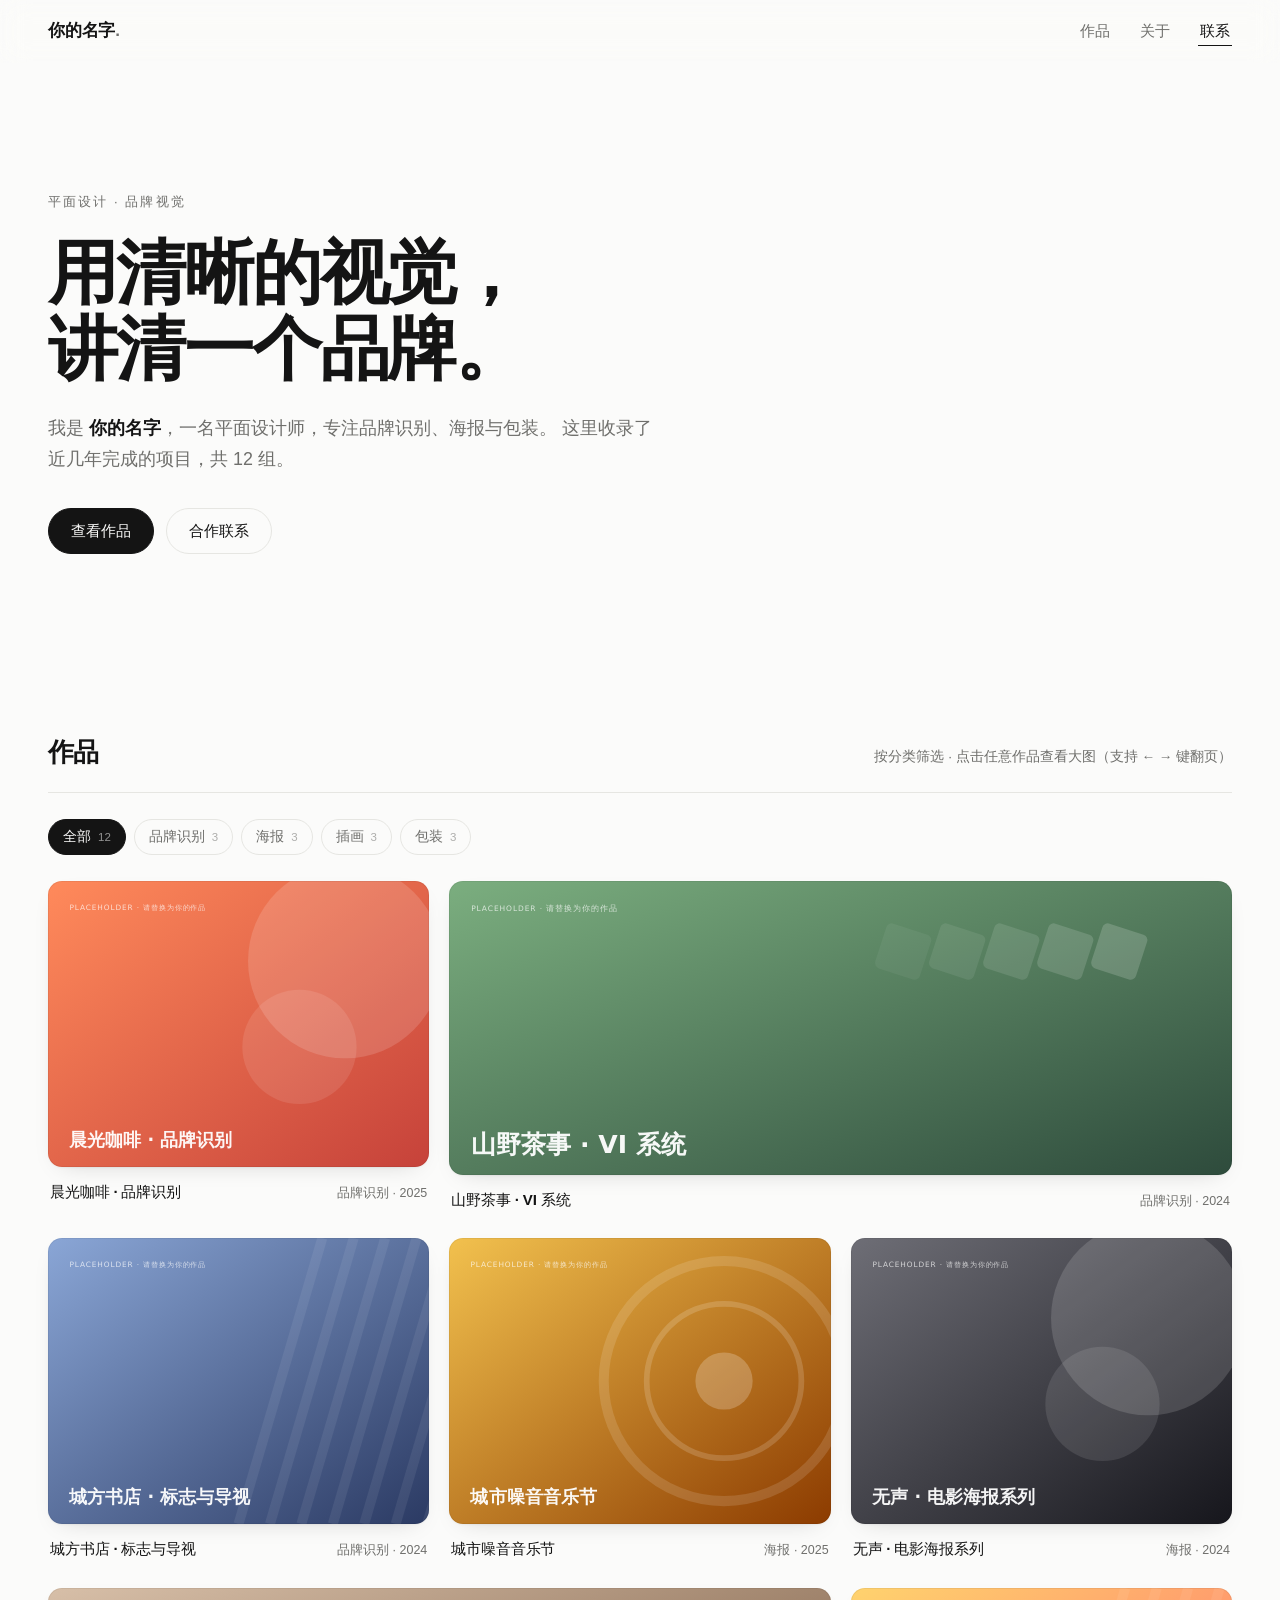
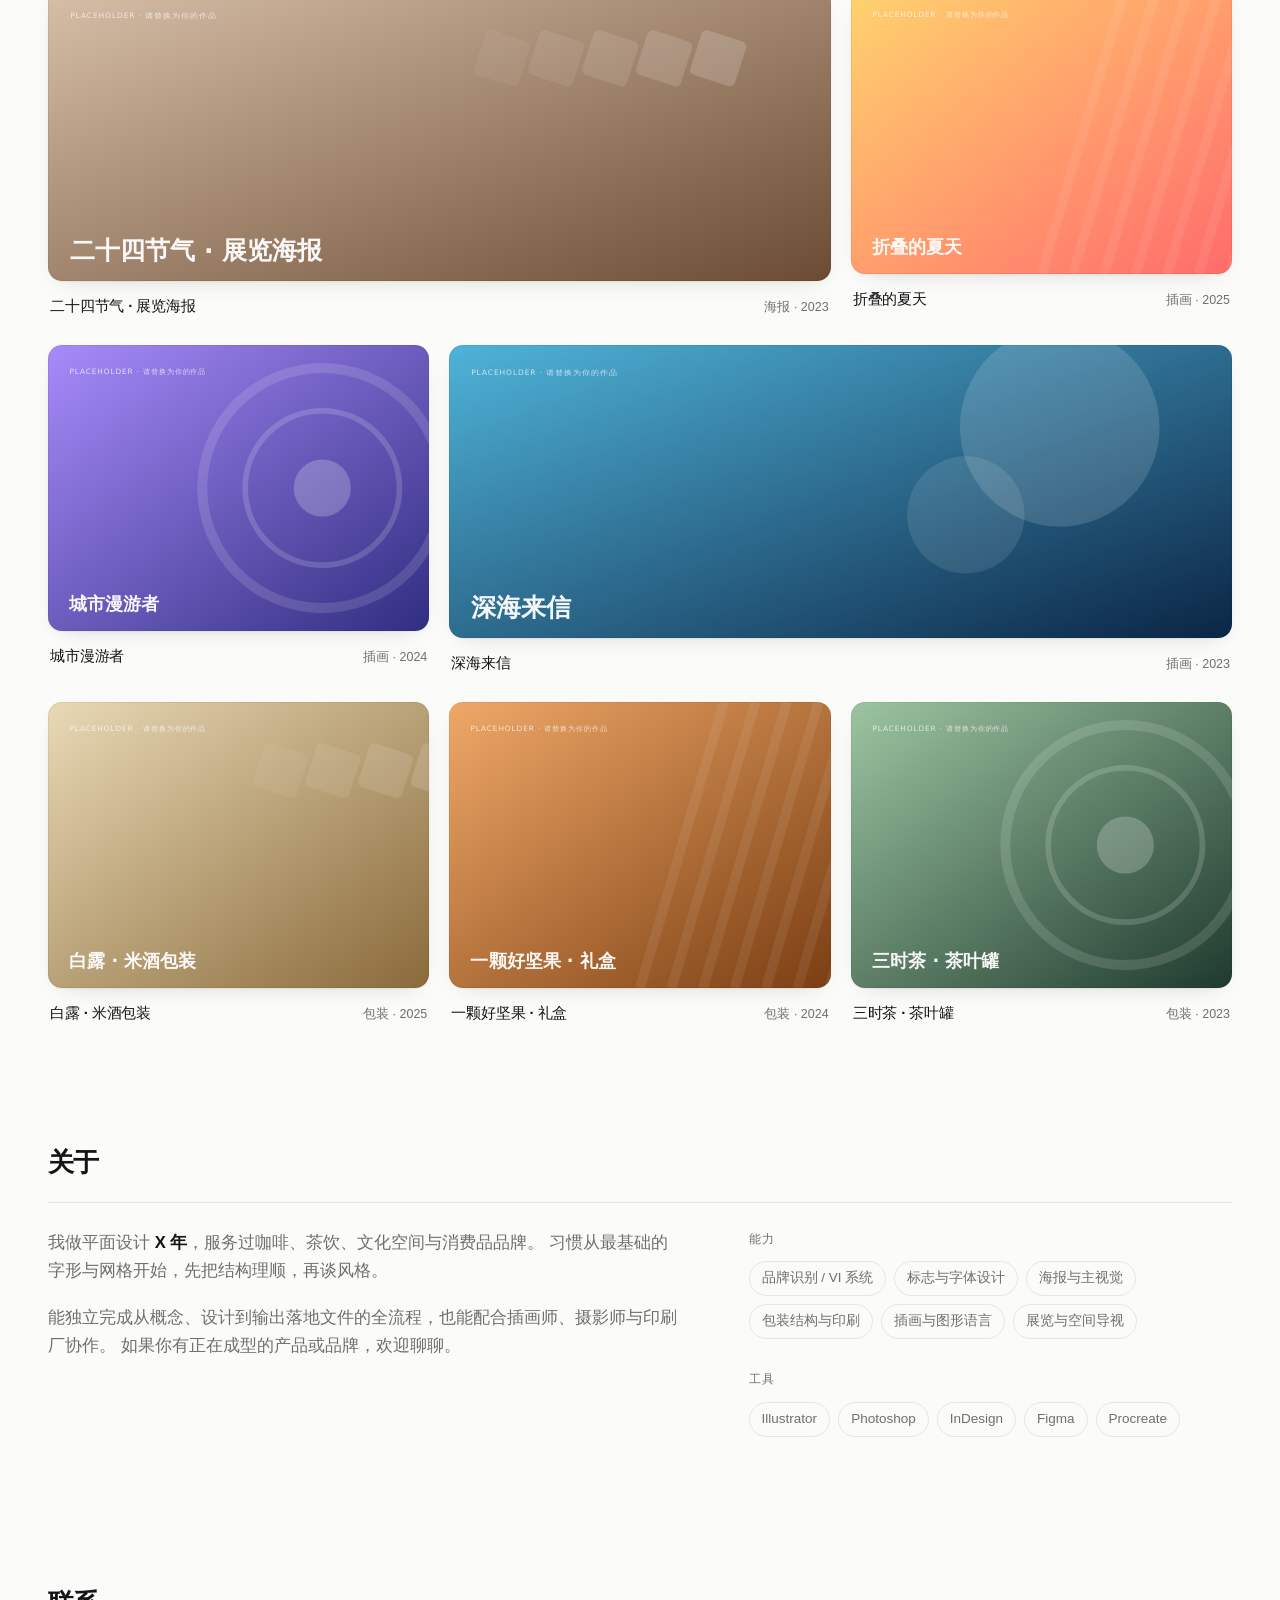
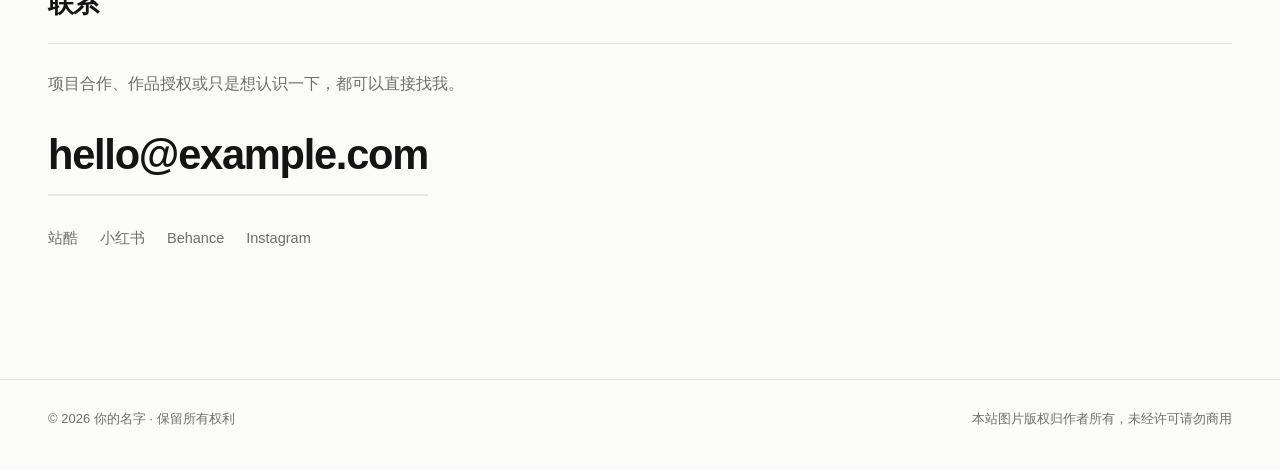
==== index.html @ fdb572ce "Add files via upload" ====
<!DOCTYPE html>
<html lang="zh-CN">
<head>
<meta charset="UTF-8" />
<meta name="viewport" content="width=device-width, initial-scale=1" />
<title>你的名字 · 平面设计作品集</title>

<!-- ✏️ SEO：改标题和描述，把「你的名字」换成真名，描述里带上你擅长的方向 -->
<meta name="description" content="平面设计师作品集：品牌识别、海报、插画与包装设计。" />
<meta name="theme-color" content="#fbfbfa" />

<!-- 分享到微信/微博时的卡片信息（可选） -->
<meta property="og:title" content="你的名字 · 平面设计作品集" />
<meta property="og:description" content="品牌识别 / 海报 / 插画 / 包装" />
<meta property="og:type" content="website" />

<link rel="icon" href="data:image/svg+xml,%3Csvg xmlns='http://www.w3.org/2000/svg' viewBox='0 0 100 100'%3E%3Crect width='100' height='100' rx='24' fill='%23141414'/%3E%3Ccircle cx='50' cy='50' r='22' fill='%23fff'/%3E%3C/svg%3E" />
<link rel="stylesheet" href="css/style.css" />
</head>
<body>

<a class="skip-link" href="#works">跳到作品</a>

<!-- ================= 顶部导航 ================= -->
<header class="site-header" id="header">
  <div class="wrap header__inner">
    <!-- ✏️ 改成你的名字 / 工作室名 -->
    <a class="brand" href="#top">你的名字<span class="brand__dot">.</span></a>
    <nav class="nav" aria-label="主导航">
      <a href="#works">作品</a>
      <a href="#about">关于</a>
      <a href="#contact">联系</a>
    </nav>
  </div>
</header>

<main id="top">

  <!-- ================= 首屏 ================= -->
  <section class="hero wrap">
    <p class="hero__eyebrow">平面设计 · 品牌视觉</p>
    <h1 class="hero__title">用清晰的视觉，<br />讲清一个品牌。</h1>
    <!-- ✏️ 自我介绍，两三句就够 -->
    <p class="hero__lede">
      我是 <strong>你的名字</strong>，一名平面设计师，专注品牌识别、海报与包装。
      这里收录了近几年完成的项目，共 <span id="workCount">—</span> 组。
    </p>
    <div class="hero__actions">
      <a class="btn btn--solid" href="#works">查看作品</a>
      <a class="btn" href="#contact">合作联系</a>
    </div>
  </section>

  <!-- ================= 作品区 ================= -->
  <section class="works wrap" id="works">
    <div class="section-head">
      <h2>作品</h2>
      <p class="section-head__hint">按分类筛选 · 点击任意作品查看大图（支持 ← → 键翻页）</p>
    </div>

    <!-- 分类按钮由 js/main.js 根据 data/works.js 自动生成 -->
    <div class="filter" id="filter" role="group" aria-label="作品分类筛选"></div>

    <div class="grid" id="grid"></div>

    <p class="empty" id="empty" hidden>这个分类下还没有作品。</p>
  </section>

  <!-- ================= 关于 ================= -->
  <section class="about wrap" id="about">
    <div class="section-head">
      <h2>关于</h2>
    </div>
    <div class="about__grid">
      <div class="about__text">
        <!-- ✏️ 换成你自己的经历 -->
        <p>
          我做平面设计 <strong>X 年</strong>，服务过咖啡、茶饮、文化空间与消费品品牌。
          习惯从最基础的字形与网格开始，先把结构理顺，再谈风格。
        </p>
        <p>
          能独立完成从概念、设计到输出落地文件的全流程，也能配合插画师、摄影师与印刷厂协作。
          如果你有正在成型的产品或品牌，欢迎聊聊。
        </p>
      </div>
      <div class="about__side">
        <h3 class="about__label">能力</h3>
        <ul class="tags">
          <li>品牌识别 / VI 系统</li>
          <li>标志与字体设计</li>
          <li>海报与主视觉</li>
          <li>包装结构与印刷</li>
          <li>插画与图形语言</li>
          <li>展览与空间导视</li>
        </ul>
        <h3 class="about__label">工具</h3>
        <ul class="tags">
          <li>Illustrator</li>
          <li>Photoshop</li>
          <li>InDesign</li>
          <li>Figma</li>
          <li>Procreate</li>
        </ul>
      </div>
    </div>
  </section>

  <!-- ================= 联系 ================= -->
  <section class="contact wrap" id="contact">
    <div class="section-head">
      <h2>联系</h2>
    </div>
    <p class="contact__lede">项目合作、作品授权或只是想认识一下，都可以直接找我。</p>
    <!-- ✏️ 换成你的邮箱和链接 -->
    <a class="contact__mail" href="mailto:hello@example.com">hello@example.com</a>
    <ul class="contact__links">
      <li><a href="#" rel="noopener">站酷</a></li>
      <li><a href="#" rel="noopener">小红书</a></li>
      <li><a href="#" rel="noopener">Behance</a></li>
      <li><a href="#" rel="noopener">Instagram</a></li>
    </ul>
  </section>

</main>

<!-- ================= 页脚 ================= -->
<footer class="site-footer">
  <div class="wrap site-footer__inner">
    <p>© <span id="year">2026</span> 你的名字 · 保留所有权利</p>
    <p class="site-footer__note">本站图片版权归作者所有，未经许可请勿商用</p>
  </div>
</footer>

<!-- ================= 大图查看（灯箱） ================= -->
<div class="lightbox" id="lightbox" role="dialog" aria-modal="true" aria-label="作品大图查看" aria-hidden="true">
  <div class="lightbox__backdrop" data-close></div>

  <div class="lightbox__stage" id="lbStage">
    <div class="lightbox__figure">
      <img id="lbImage" src="" alt="" />
    </div>
    <div class="lightbox__bar">
      <div class="lightbox__info">
        <h3 id="lbTitle"></h3>
        <p id="lbMeta" class="lightbox__meta"></p>
        <p id="lbDesc" class="lightbox__desc"></p>
        <ul class="lightbox__tags" id="lbTags"></ul>
      </div>
      <p class="lightbox__counter" id="lbCounter"></p>
    </div>
  </div>

  <button class="lb-btn lb-btn--close" id="lbClose" type="button" aria-label="关闭（Esc）">
    <svg viewBox="0 0 24 24" aria-hidden="true"><path d="M6 6l12 12M18 6L6 18"/></svg>
  </button>
  <button class="lb-btn lb-btn--prev" id="lbPrev" type="button" aria-label="上一张（← 方向键）">
    <svg viewBox="0 0 24 24" aria-hidden="true"><path d="M15 5l-7 7 7 7"/></svg>
  </button>
  <button class="lb-btn lb-btn--next" id="lbNext" type="button" aria-label="下一张（→ 方向键）">
    <svg viewBox="0 0 24 24" aria-hidden="true"><path d="M9 5l7 7-7 7"/></svg>
  </button>
</div>

<!-- 作品数据（用 js 文件而不是 json，这样直接双击 index.html 也能打开） -->
<script src="data/works.js"></script>
<script src="js/main.js"></script>
</body>
</html>
---- css/style.css ----
/* ============================================================
   设计变量：想整体换色/换字号，改这里就够了
   ============================================================ */
:root {
  --bg: #fbfbfa;
  --surface: #ffffff;
  --text: #141414;
  --muted: #6f6f6c;
  --line: #e6e6e2;
  --hover: #f1f1ee;
  --radius: 14px;
  --radius-sm: 10px;
  --shadow-sm: 0 1px 2px rgba(0, 0, 0, .05), 0 8px 24px -14px rgba(0, 0, 0, .22);
  --shadow-lg: 0 24px 70px -24px rgba(0, 0, 0, .45);
  --wrap: 1240px;
  --header-h: 62px;
  --ease: cubic-bezier(.2, .7, .2, 1);
  --font: -apple-system, BlinkMacSystemFont, "Segoe UI", "PingFang SC",
          "Hiragino Sans GB", "Microsoft YaHei", "Noto Sans SC", Roboto, sans-serif;
}

/* 跟随系统深色模式；不想要就删掉这一段 */
@media (prefers-color-scheme: dark) {
  :root {
    --bg: #0d0d0e;
    --surface: #161619;
    --text: #f2f2f0;
    --muted: #97978f;
    --line: #27272c;
    --hover: #1d1d21;
    --shadow-sm: 0 1px 2px rgba(0, 0, 0, .5), 0 10px 28px -16px rgba(0, 0, 0, .8);
    --shadow-lg: 0 30px 80px -24px rgba(0, 0, 0, .85);
  }
}

/* ============================================================
   基础
   ============================================================ */
*, *::before, *::after { box-sizing: border-box; }

html { scroll-behavior: smooth; }

body {
  margin: 0;
  background: var(--bg);
  color: var(--text);
  font-family: var(--font);
  font-size: 16px;
  line-height: 1.7;
  -webkit-font-smoothing: antialiased;
  text-rendering: optimizeLegibility;
}

body.no-scroll { overflow: hidden; }

img { max-width: 100%; display: block; }

a { color: inherit; text-decoration: none; }

h1, h2, h3, p, ul, figure { margin: 0; }

ul { padding: 0; list-style: none; }

button { font: inherit; color: inherit; }

:focus-visible {
  outline: 2px solid currentColor;
  outline-offset: 3px;
  border-radius: 4px;
}

.wrap {
  width: 100%;
  max-width: var(--wrap);
  margin: 0 auto;
  padding: 0 28px;
}

.skip-link {
  position: absolute;
  left: -9999px;
  top: 0;
  z-index: 200;
  background: var(--text);
  color: var(--bg);
  padding: 10px 16px;
  border-radius: 0 0 var(--radius-sm) 0;
}
.skip-link:focus { left: 0; }

/* ============================================================
   顶栏
   ============================================================ */
.site-header {
  position: sticky;
  top: 0;
  z-index: 50;
  backdrop-filter: saturate(180%) blur(14px);
  -webkit-backdrop-filter: saturate(180%) blur(14px);
  border-bottom: 1px solid transparent;
  transition: border-color .25s ease, background-color .25s ease;
}
.site-header.is-scrolled {
  border-bottom-color: var(--line);
  background: color-mix(in srgb, var(--bg) 82%, transparent);
}

.header__inner {
  height: var(--header-h);
  display: flex;
  align-items: center;
  justify-content: space-between;
  gap: 20px;
}

.brand {
  font-size: 17px;
  font-weight: 650;
  letter-spacing: -.01em;
}
.brand__dot { color: var(--muted); }

.nav {
  display: flex;
  gap: 26px;
  font-size: 14.5px;
}
.nav a {
  color: var(--muted);
  position: relative;
  /* 上下留白让点击区域达到 44px，手指不容易点错 */
  padding: 11px 2px;
  transition: color .2s ease;
}
.nav a::after {
  content: "";
  position: absolute;
  left: 0; right: 0; bottom: 8px;
  height: 1.5px;
  background: currentColor;
  transform: scaleX(0);
  transform-origin: left;
  transition: transform .28s var(--ease);
}
.nav a:hover { color: var(--text); }
.nav a:hover::after,
.nav a.is-active::after { transform: scaleX(1); }
.nav a.is-active { color: var(--text); }

/* ============================================================
   首屏
   ============================================================ */
.hero {
  padding-top: clamp(56px, 10vw, 130px);
  padding-bottom: clamp(50px, 8vw, 100px);
  max-width: calc(var(--wrap) + 0px);
}

.hero__eyebrow {
  font-size: 13px;
  letter-spacing: .16em;
  text-transform: uppercase;
  color: var(--muted);
  margin-bottom: 22px;
}

.hero__title {
  font-size: clamp(2.1rem, 6.2vw, 4.4rem);
  line-height: 1.08;
  letter-spacing: -.03em;
  font-weight: 680;
  max-width: 16em;
}

.hero__lede {
  margin-top: 26px;
  max-width: 34em;
  font-size: clamp(1rem, 1.4vw, 1.12rem);
  color: var(--muted);
}
.hero__lede strong { color: var(--text); font-weight: 600; }

.hero__actions {
  margin-top: 34px;
  display: flex;
  flex-wrap: wrap;
  gap: 12px;
}

.btn {
  display: inline-flex;
  align-items: center;
  height: 46px;
  padding: 0 22px;
  border-radius: 999px;
  border: 1px solid var(--line);
  font-size: 14.5px;
  font-weight: 550;
  transition: background-color .2s ease, border-color .2s ease, transform .2s var(--ease);
}
.btn:hover { background: var(--hover); transform: translateY(-1px); }
.btn--solid {
  background: var(--text);
  color: var(--bg);
  border-color: var(--text);
}
.btn--solid:hover { background: var(--text); opacity: .88; }

/* ============================================================
   区块标题
   ============================================================ */
.section-head {
  display: flex;
  align-items: baseline;
  justify-content: space-between;
  gap: 16px;
  flex-wrap: wrap;
  padding-bottom: 18px;
  margin-bottom: 26px;
  border-bottom: 1px solid var(--line);
}
.section-head h2 {
  font-size: clamp(1.25rem, 2vw, 1.6rem);
  letter-spacing: -.02em;
  font-weight: 640;
}
.section-head__hint {
  font-size: 13.5px;
  color: var(--muted);
}

.works { padding-top: clamp(40px, 6vw, 80px); }

/* ============================================================
   分类筛选
   ============================================================ */
.filter {
  display: flex;
  flex-wrap: wrap;
  gap: 8px;
  margin-bottom: 26px;
}

.chip {
  display: inline-flex;
  align-items: center;
  gap: 7px;
  height: 36px;
  padding: 0 14px;
  border: 1px solid var(--line);
  background: transparent;
  border-radius: 999px;
  font-size: 14px;
  color: var(--muted);
  cursor: pointer;
  transition: all .2s var(--ease);
}
.chip:hover { background: var(--hover); color: var(--text); }
.chip[aria-pressed="true"] {
  background: var(--text);
  border-color: var(--text);
  color: var(--bg);
}
.chip__n {
  font-size: 11.5px;
  opacity: .55;
  font-variant-numeric: tabular-nums;
}

/* ============================================================
   作品网格
   ============================================================ */
.grid {
  display: grid;
  grid-template-columns: repeat(3, 1fr);
  gap: 26px 20px;
  align-items: start;
}

.card {
  animation: cardIn .5s var(--ease) both;
  animation-delay: var(--d, 0ms);
}
.card--wide { grid-column: span 2; }
.card.is-hidden { display: none; }

@keyframes cardIn {
  from { opacity: 0; transform: translateY(16px); }
  to   { opacity: 1; transform: none; }
}

.card__btn {
  display: block;
  width: 100%;
  padding: 0;
  border: 0;
  background: none;
  text-align: left;
  cursor: zoom-in;
}

.card__media {
  display: block;
  position: relative;
  overflow: hidden;
  border-radius: var(--radius);
  background: var(--hover);
  aspect-ratio: var(--ar, 4 / 3);
  box-shadow: var(--shadow-sm);
}

.card__media img {
  width: 100%;
  height: 100%;
  object-fit: cover;
  transition: transform .7s var(--ease);
}
.card__btn:hover .card__media img { transform: scale(1.035); }
.card__media::after {
  content: "";
  position: absolute;
  inset: 0;
  border-radius: var(--radius);
  box-shadow: inset 0 0 0 1px rgba(0, 0, 0, .06);
  pointer-events: none;
}
@media (prefers-color-scheme: dark) {
  .card__media::after { box-shadow: inset 0 0 0 1px rgba(255, 255, 255, .07); }
}

.card__cap {
  display: flex;
  align-items: baseline;
  justify-content: space-between;
  gap: 12px;
  padding: 12px 2px 0;
}

.card__title {
  font-size: 15px;
  font-weight: 550;
  letter-spacing: -.01em;
  transition: opacity .2s ease;
}
.card__btn:hover .card__title { opacity: .62; }

.card__meta {
  font-size: 12.5px;
  color: var(--muted);
  white-space: nowrap;
  font-variant-numeric: tabular-nums;
}

.card.is-broken .card__media {
  display: flex;
  align-items: center;
  justify-content: center;
  font-size: 13px;
  color: var(--muted);
}
.card.is-broken .card__media::before { content: "图片没找到"; }

.empty {
  padding: 60px 0;
  text-align: center;
  color: var(--muted);
}

/* ============================================================
   关于
   ============================================================ */
.about { padding-top: clamp(64px, 9vw, 120px); }

.about__grid {
  display: grid;
  grid-template-columns: 1.35fr 1fr;
  gap: 48px;
  align-items: start;
}

.about__text p {
  font-size: clamp(1rem, 1.3vw, 1.1rem);
  color: var(--muted);
  max-width: 38em;
}
.about__text p + p { margin-top: 18px; }
.about__text strong { color: var(--text); font-weight: 600; }

.about__label {
  font-size: 12px;
  letter-spacing: .14em;
  text-transform: uppercase;
  color: var(--muted);
  font-weight: 500;
  margin-bottom: 12px;
}
.about__label + .tags { margin-bottom: 30px; }

.tags { display: flex; flex-wrap: wrap; gap: 8px; }
.tags li {
  font-size: 13.5px;
  padding: 5px 12px;
  border: 1px solid var(--line);
  border-radius: 999px;
  color: var(--muted);
}

/* ============================================================
   联系
   ============================================================ */
.contact { padding-top: clamp(64px, 9vw, 120px); }

.contact__lede {
  color: var(--muted);
  max-width: 34em;
  margin-bottom: 22px;
}

.contact__mail {
  display: inline-block;
  font-size: clamp(1.5rem, 4.4vw, 2.6rem);
  font-weight: 640;
  letter-spacing: -.03em;
  border-bottom: 2px solid var(--line);
  padding-bottom: 4px;
  transition: border-color .25s ease;
  word-break: break-all;
}
.contact__mail:hover { border-bottom-color: currentColor; }

.contact__links {
  display: flex;
  flex-wrap: wrap;
  gap: 22px;
  margin-top: 30px;
  font-size: 14.5px;
}
.contact__links a {
  color: var(--muted);
  border-bottom: 1px solid transparent;
  transition: color .2s ease, border-color .2s ease;
}
.contact__links a:hover { color: var(--text); border-bottom-color: var(--line); }

/* ============================================================
   页脚
   ============================================================ */
.site-footer {
  margin-top: clamp(72px, 10vw, 140px);
  border-top: 1px solid var(--line);
  padding: 28px 0 40px;
}
.site-footer__inner {
  display: flex;
  justify-content: space-between;
  gap: 14px;
  flex-wrap: wrap;
  font-size: 13px;
  color: var(--muted);
}

/* ============================================================
   大图查看
   ============================================================ */
.lightbox {
  position: fixed;
  inset: 0;
  z-index: 100;
  display: grid;
  place-items: center;
  opacity: 0;
  visibility: hidden;
  transition: opacity .26s ease, visibility .26s ease;
}
.lightbox.is-open { opacity: 1; visibility: visible; }

.lightbox__backdrop {
  position: absolute;
  inset: 0;
  background: rgba(10, 10, 11, .9);
  backdrop-filter: blur(12px);
  -webkit-backdrop-filter: blur(12px);
  cursor: zoom-out;
}

.lightbox__stage {
  position: relative;
  max-width: min(1400px, 92vw);
  max-height: 92vh;
  display: flex;
  flex-direction: column;
  gap: 14px;
  transform: scale(.97);
  transition: transform .3s var(--ease);
}
.lightbox.is-open .lightbox__stage { transform: scale(1); }

.lightbox__figure {
  display: flex;
  justify-content: center;
  min-height: 0;
}

#lbImage {
  max-width: 100%;
  max-height: 74vh;
  width: auto;
  height: auto;
  object-fit: contain;
  border-radius: 6px;
  box-shadow: var(--shadow-lg);
  transition: opacity .2s ease;
  background: rgba(255, 255, 255, .04);
}
.lightbox.is-loading #lbImage { opacity: .35; }

.lightbox__bar {
  display: flex;
  align-items: flex-end;
  justify-content: space-between;
  gap: 24px;
  color: #f4f4f2;
}

.lightbox__info h3 {
  font-size: 1.05rem;
  font-weight: 600;
  letter-spacing: -.01em;
}
.lightbox__meta {
  font-size: 13px;
  opacity: .68;
  margin-top: 2px;
  font-variant-numeric: tabular-nums;
}
.lightbox__desc {
  font-size: 13.5px;
  opacity: .78;
  margin-top: 8px;
  max-width: 46em;
}

.lightbox__tags {
  display: flex;
  flex-wrap: wrap;
  gap: 7px;
  margin-top: 10px;
}
.lightbox__tags li {
  font-size: 12px;
  padding: 3px 10px;
  border: 1px solid rgba(255, 255, 255, .26);
  border-radius: 999px;
  opacity: .85;
}

.lightbox__counter {
  font-size: 13px;
  opacity: .6;
  white-space: nowrap;
  font-variant-numeric: tabular-nums;
}

.lb-btn {
  position: absolute;
  z-index: 2;
  display: grid;
  place-items: center;
  width: 46px;
  height: 46px;
  border-radius: 999px;
  border: 1px solid rgba(255, 255, 255, .22);
  background: rgba(24, 24, 26, .55);
  color: #fff;
  cursor: pointer;
  transition: background-color .2s ease, transform .2s var(--ease), border-color .2s ease;
}
.lb-btn:hover {
  background: rgba(255, 255, 255, .16);
  border-color: rgba(255, 255, 255, .4);
  transform: scale(1.06);
}
.lb-btn svg {
  width: 20px;
  height: 20px;
  fill: none;
  stroke: currentColor;
  stroke-width: 2;
  stroke-linecap: round;
  stroke-linejoin: round;
}

.lb-btn--close { top: 20px; right: 20px; }
.lb-btn--prev  { left: 20px; top: 50%; margin-top: -23px; }
.lb-btn--next  { right: 20px; top: 50%; margin-top: -23px; }

/* ============================================================
   响应式
   ============================================================ */
@media (max-width: 1000px) {
  .grid { grid-template-columns: repeat(2, 1fr); }
  .about__grid { grid-template-columns: 1fr; gap: 34px; }
}

@media (max-width: 820px) {
  /* 手机上把筛选按钮放大到 44px，符合触控目标最小尺寸 */
  .chip { height: 44px; padding: 0 16px; }

  /* 窄屏/平板下社交链接改成胶囊按钮，避免误触 */
  .contact__links { gap: 10px; }
  .contact__links a {
    padding: 11px 18px;
    border: 1px solid var(--line);
    border-radius: 999px;
  }
  .contact__links a:hover { border-color: var(--text); }
}

@media (max-width: 640px) {
  .wrap { padding: 0 18px; }
  .nav { gap: 18px; font-size: 14px; }
  .grid { gap: 20px 14px; }

  .card--wide { grid-column: span 2; }
  .card__cap { flex-direction: column; gap: 2px; padding-top: 10px; }
  .card__title { font-size: 14px; }

  .lightbox__bar { flex-direction: column; align-items: flex-start; gap: 6px; }
  .lightbox__counter { order: -1; }
  #lbImage { max-height: 58vh; }
  .lb-btn { width: 44px; height: 44px; }
  .lb-btn svg { width: 18px; height: 18px; }
  .lb-btn--prev { left: 10px; margin-top: -22px; }
  .lb-btn--next { right: 10px; margin-top: -22px; }
  .lb-btn--close { top: 12px; right: 12px; }
}

@media (max-width: 420px) {
  .grid { grid-template-columns: 1fr; }
  .card--wide { grid-column: span 1; }
}

/* 尊重「减少动态效果」的系统设置 */
@media (prefers-reduced-motion: reduce) {
  html { scroll-behavior: auto; }
  *, *::before, *::after {
    animation-duration: .001ms !important;
    animation-iteration-count: 1 !important;
    transition-duration: .001ms !important;
  }
}

/* 打印：隐藏交互元素 */
@media print {
  .site-header, .filter, .lightbox, .btn { display: none !important; }
  .card { break-inside: avoid; }
}
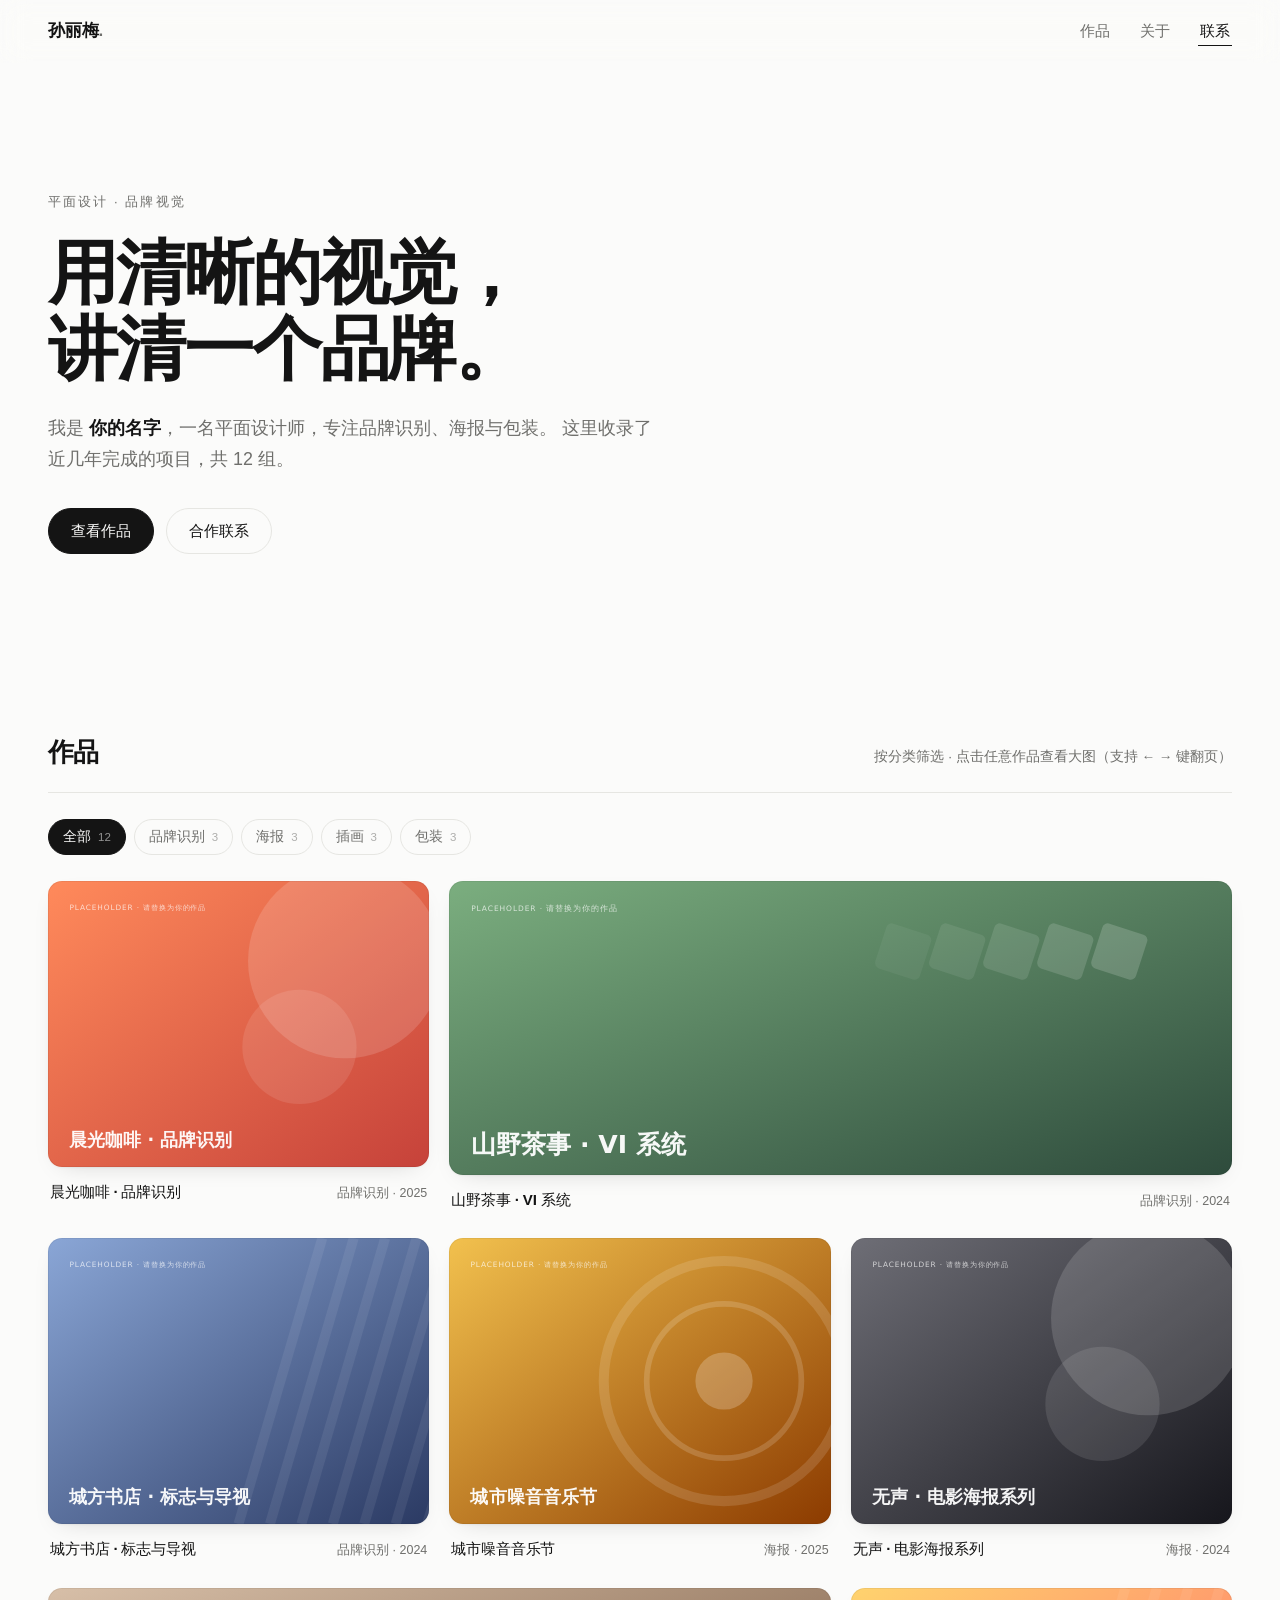
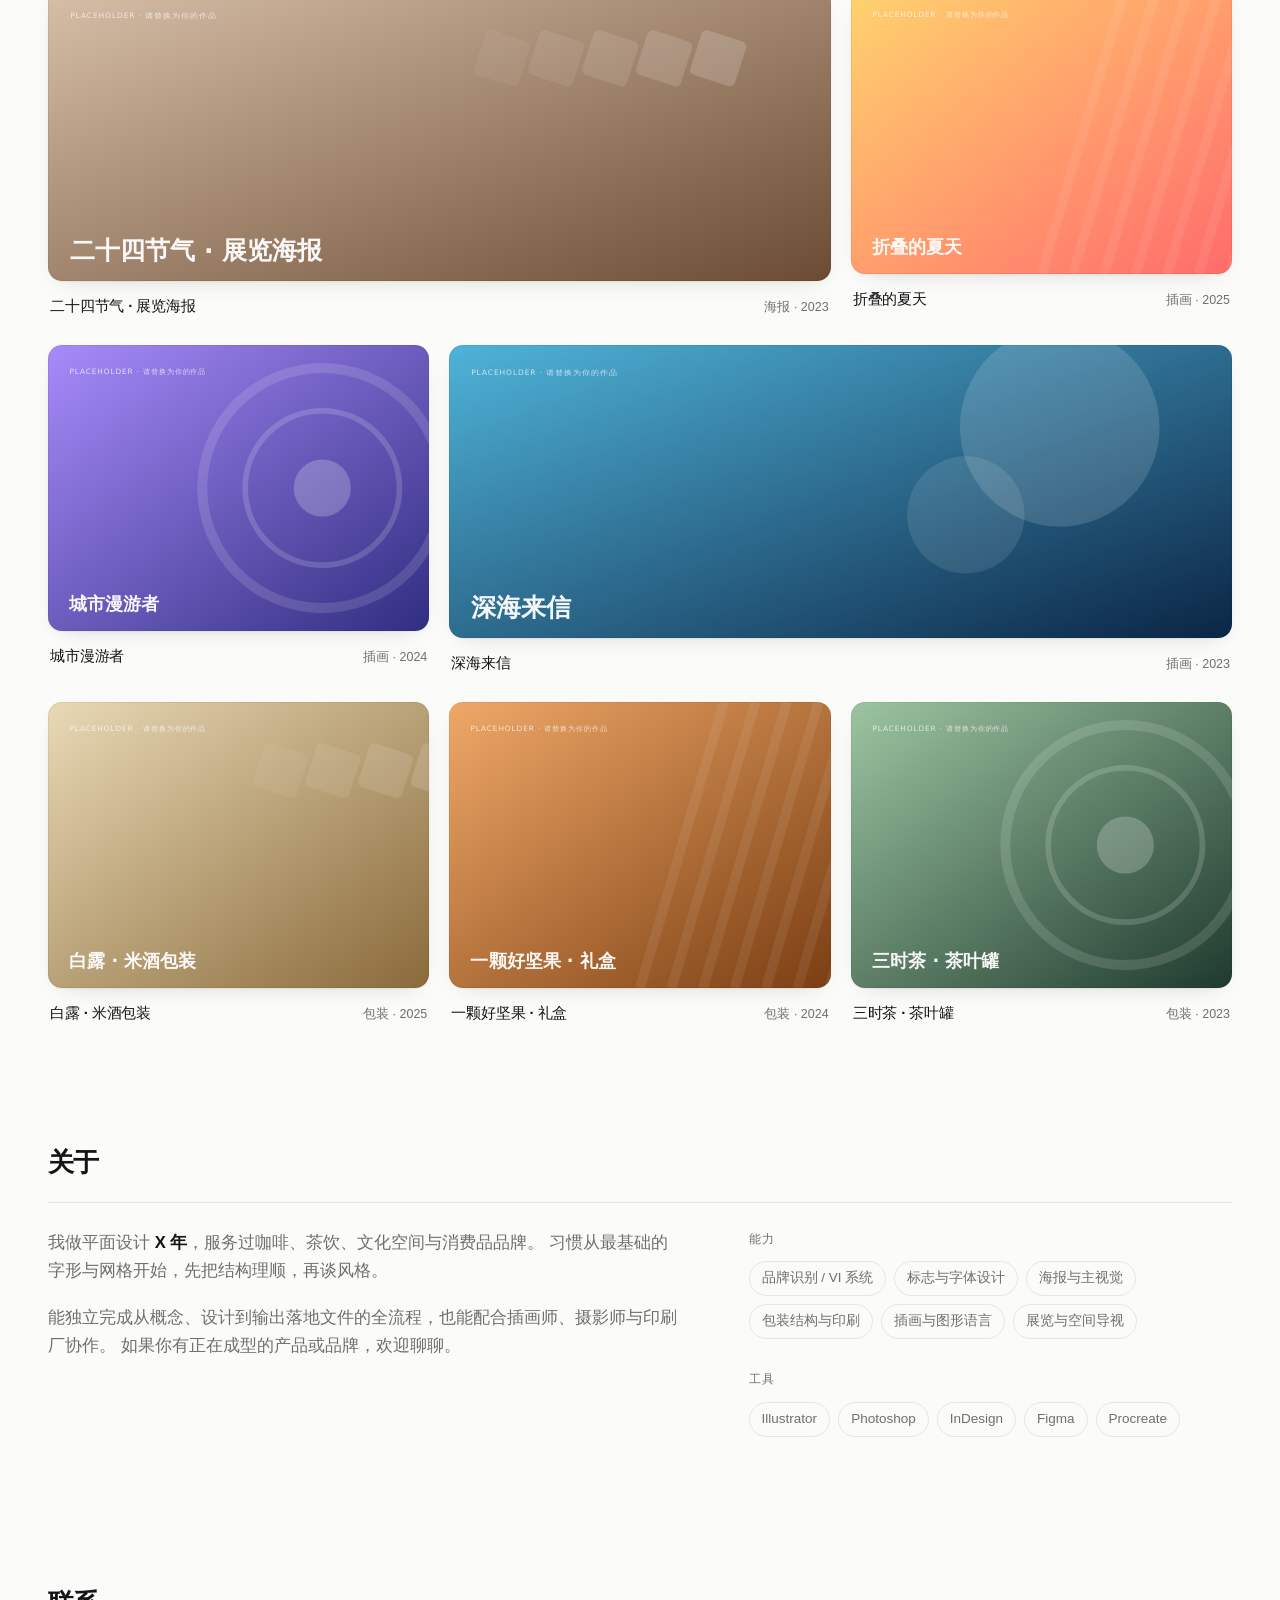
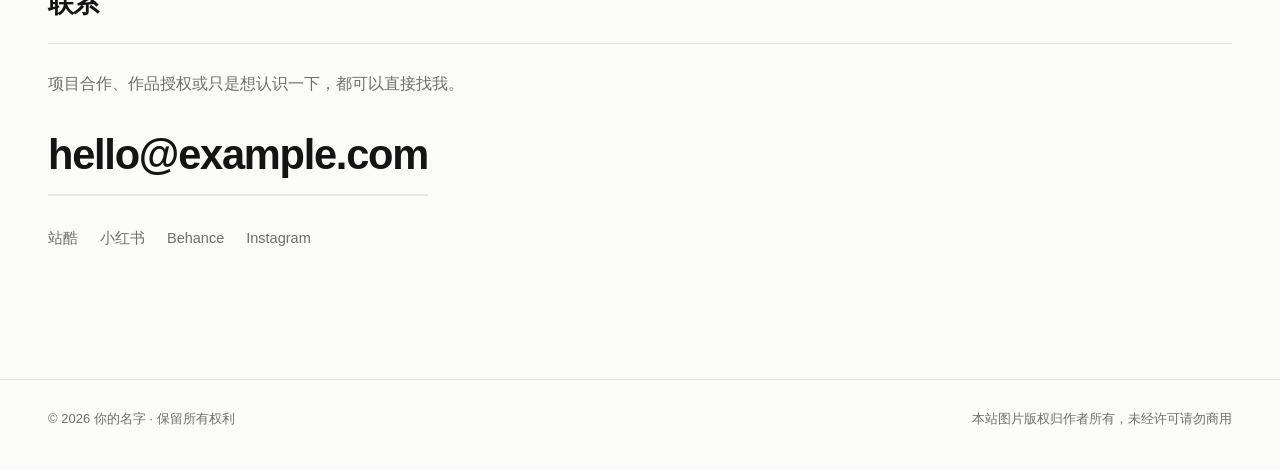
==== commit de9639ae: "Update index.html" ====
--- a/index.html
+++ b/index.html
@@ -3,14 +3,14 @@
 <head>
 <meta charset="UTF-8" />
 <meta name="viewport" content="width=device-width, initial-scale=1" />
-<title>你的名字 · 平面设计作品集</title>
+<title>孙丽梅 · 平面设计作品集</title>
 
 <!-- ✏️ SEO：改标题和描述，把「你的名字」换成真名，描述里带上你擅长的方向 -->
 <meta name="description" content="平面设计师作品集：品牌识别、海报、插画与包装设计。" />
 <meta name="theme-color" content="#fbfbfa" />
 
 <!-- 分享到微信/微博时的卡片信息（可选） -->
-<meta property="og:title" content="你的名字 · 平面设计作品集" />
+<meta property="og:title" content="孙丽梅 · 平面设计作品集" />
 <meta property="og:description" content="品牌识别 / 海报 / 插画 / 包装" />
 <meta property="og:type" content="website" />
 
@@ -25,7 +25,7 @@
 <header class="site-header" id="header">
   <div class="wrap header__inner">
     <!-- ✏️ 改成你的名字 / 工作室名 -->
-    <a class="brand" href="#top">你的名字<span class="brand__dot">.</span></a>
+    <a class="brand" href="#top">孙丽梅<span class="brand__dot">.</span></a>
     <nav class="nav" aria-label="主导航">
       <a href="#works">作品</a>
       <a href="#about">关于</a>
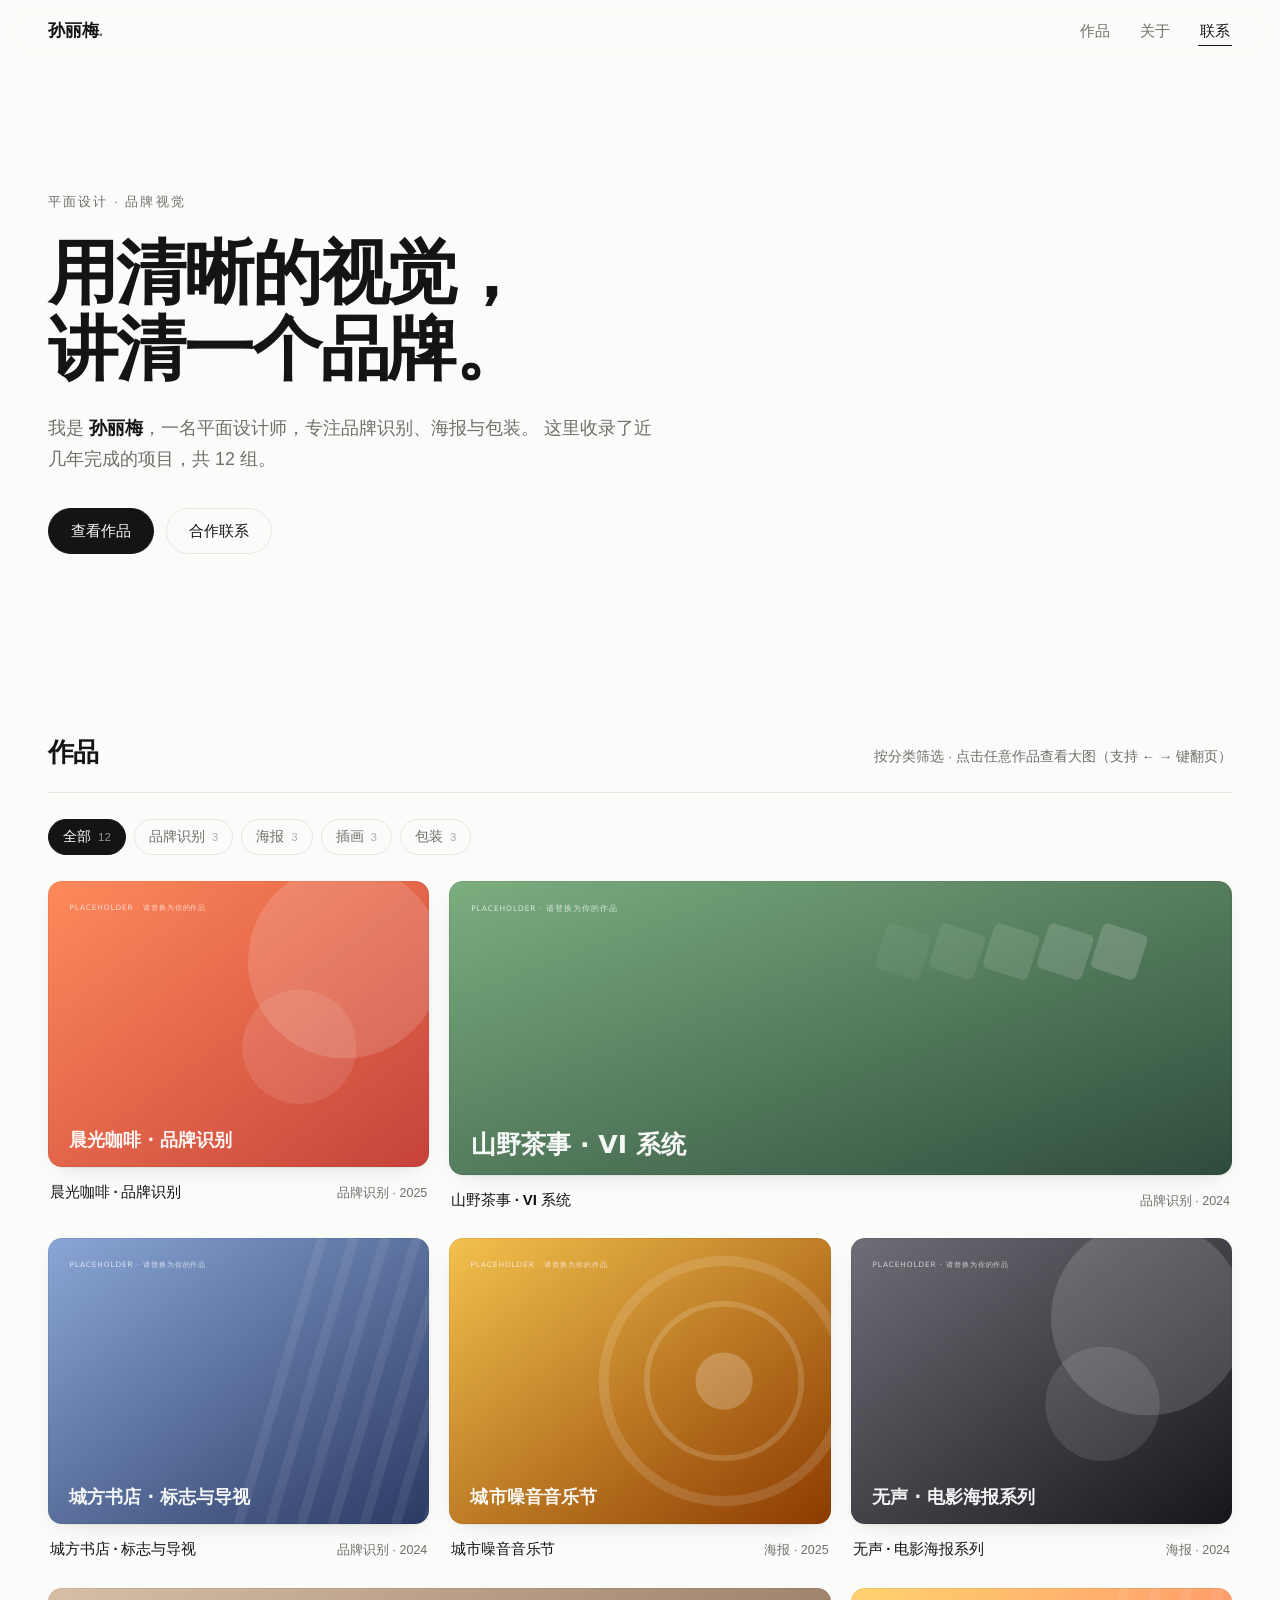
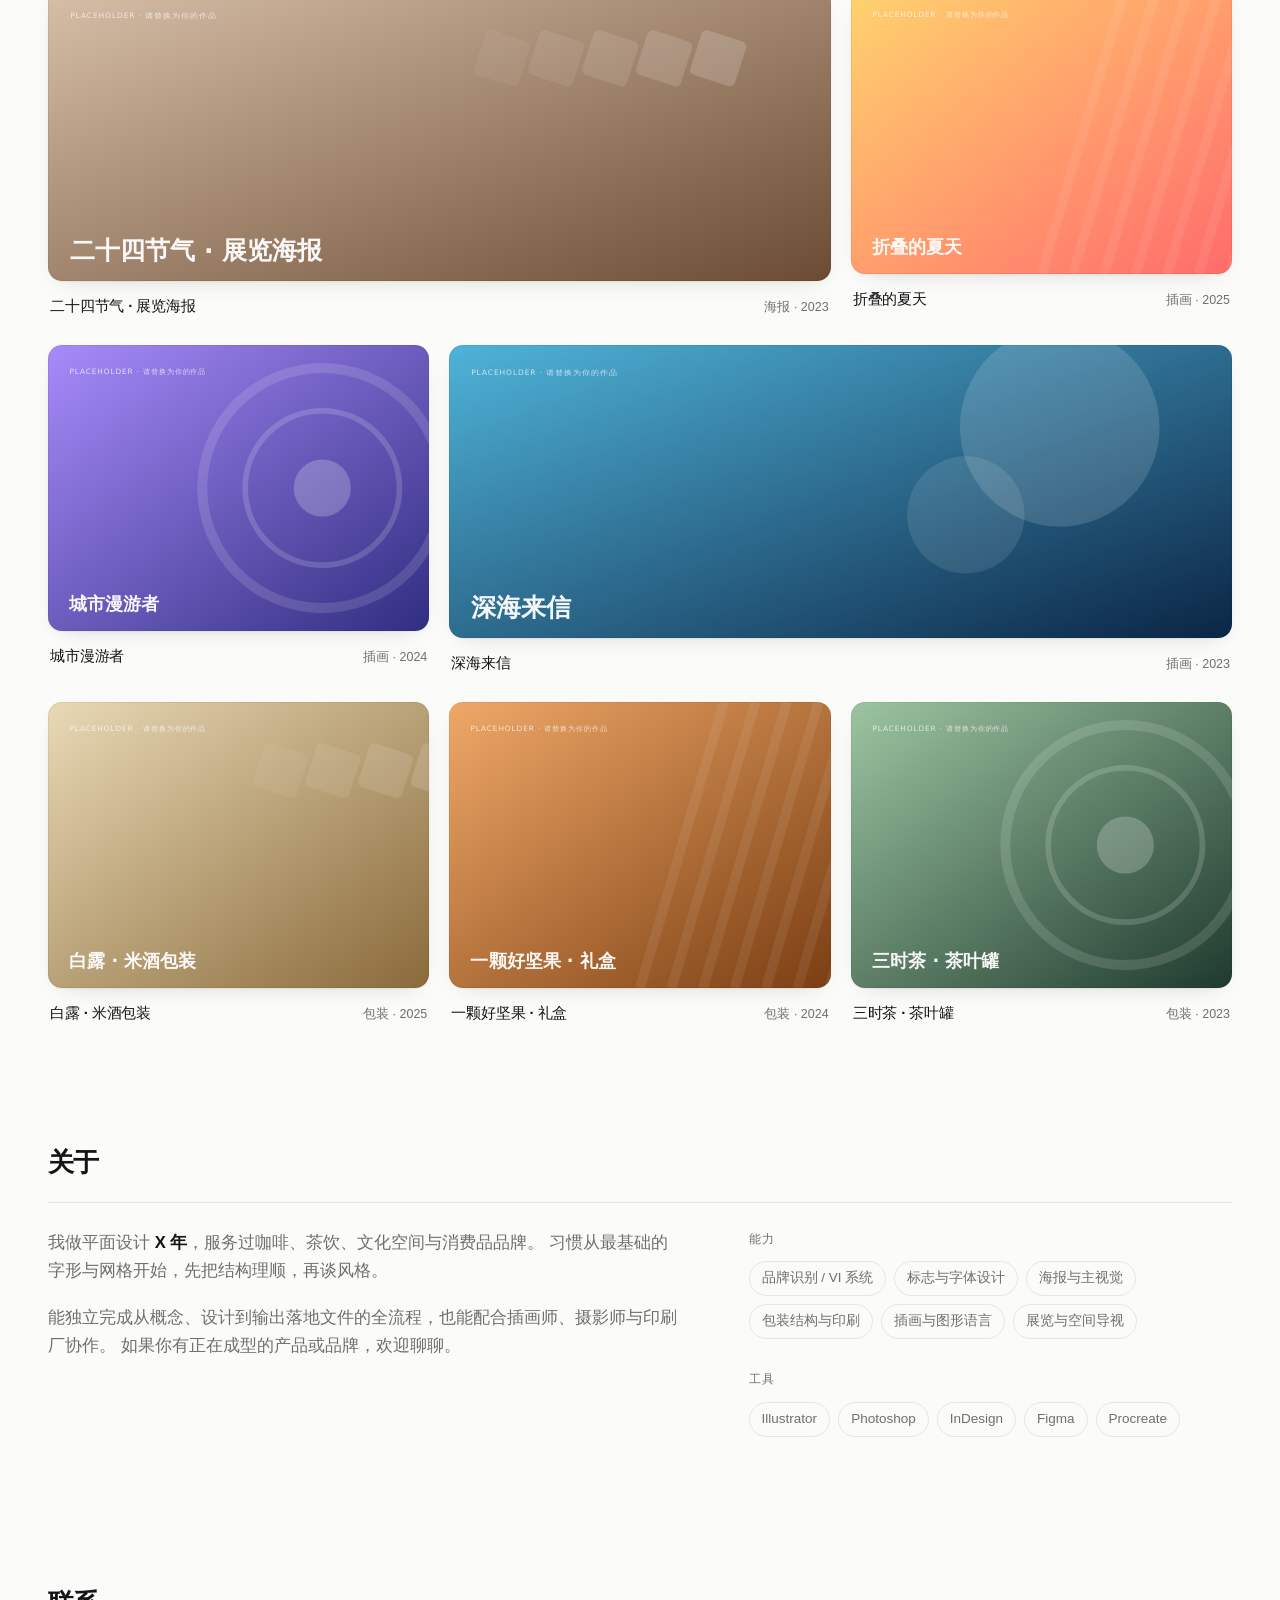
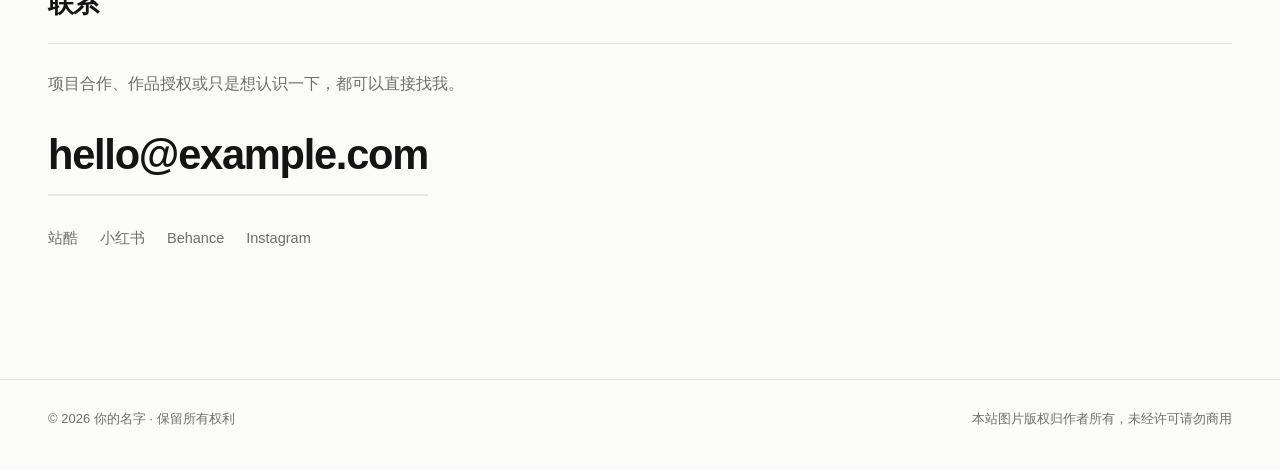
==== commit beec6e86: "Update index.html" ====
--- a/index.html
+++ b/index.html
@@ -42,7 +42,7 @@
     <h1 class="hero__title">用清晰的视觉，<br />讲清一个品牌。</h1>
     <!-- ✏️ 自我介绍，两三句就够 -->
     <p class="hero__lede">
-      我是 <strong>你的名字</strong>，一名平面设计师，专注品牌识别、海报与包装。
+      我是 <strong>孙丽梅</strong>，一名平面设计师，专注品牌识别、海报与包装。
       这里收录了近几年完成的项目，共 <span id="workCount">—</span> 组。
     </p>
     <div class="hero__actions">
